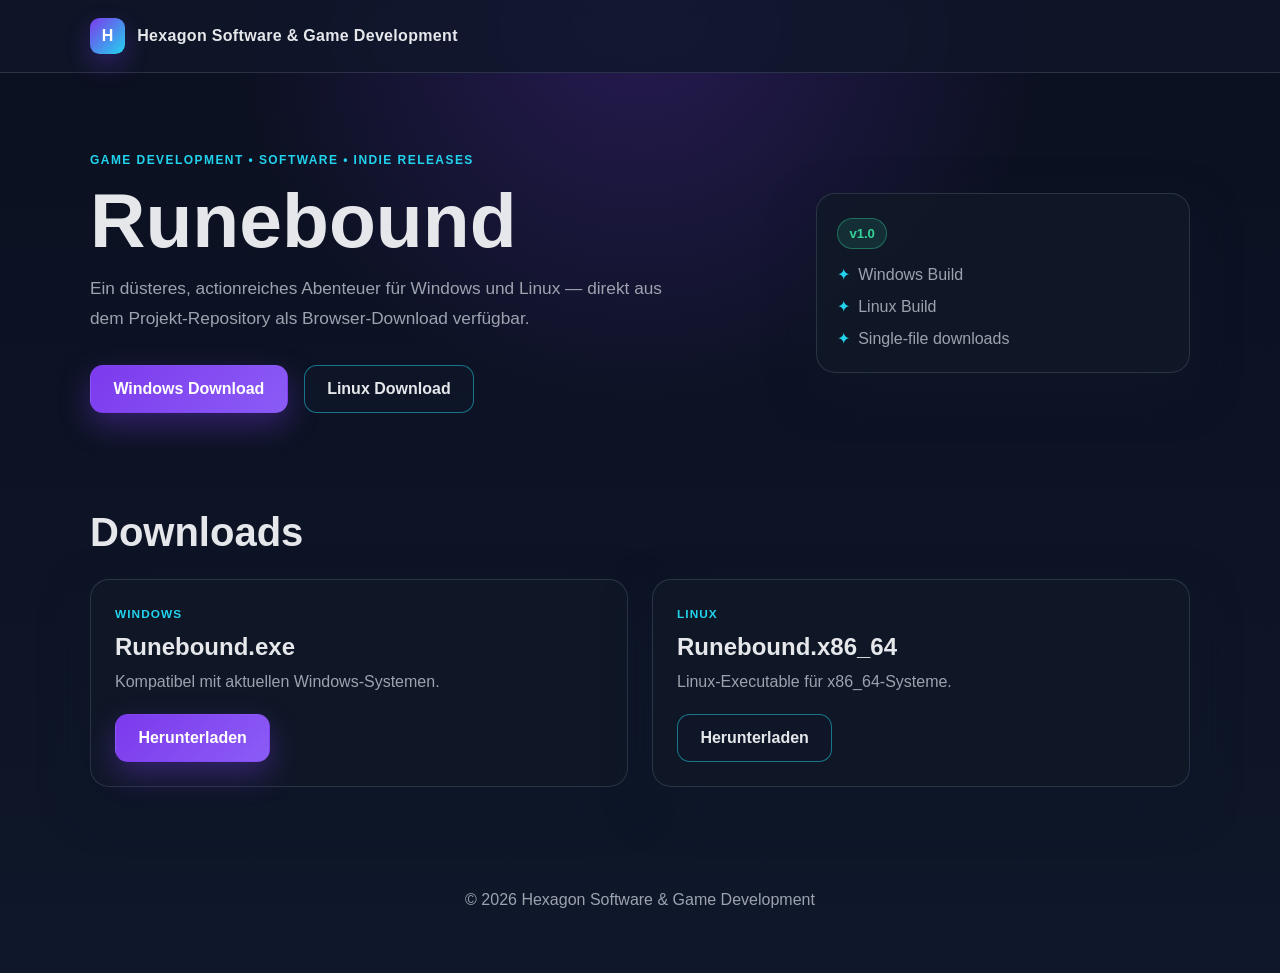
==== index.html @ 9a9d97e9 "Initial GitHub Pages website release" ====
<!DOCTYPE html>
<html lang="de">
  <head>
    <meta charset="UTF-8" />
    <meta name="viewport" content="width=device-width, initial-scale=1.0" />
    <meta
      name="description"
      content="Hexagon Software & Game Development — Runebound downloads for Windows and Linux."
    />
    <title>Hexagon Software & Game Development</title>
    <link rel="stylesheet" href="css/style.css" />
  </head>
  <body>
    <header class="site-header">
      <div class="container nav">
        <div class="brand" aria-label="Hexagon Software & Game Development">
          <span class="brand-mark">H</span>
          <span>Hexagon Software & Game Development</span>
        </div>
      </div>
    </header>

    <main>
      <section class="hero">
        <div class="container hero-inner">
          <div class="hero-copy">
            <p class="eyebrow">Game Development • Software • Indie Releases</p>
            <h1>Runebound</h1>
            <p class="lead">
              Ein düsteres, actionreiches Abenteuer für Windows und Linux — direkt aus dem
              Projekt-Repository als Browser-Download verfügbar.
            </p>
            <div class="cta-row">
              <a class="button primary" href="games/Runebound.exe" download="Runebound.exe">Windows Download</a>
              <a class="button secondary" href="games/Runebound.x86_64" download="Runebound.x86_64">Linux Download</a>
            </div>
          </div>

          <div class="hero-card" aria-label="Game summary">
            <div class="badge">v1.0</div>
            <ul>
              <li>Windows Build</li>
              <li>Linux Build</li>
              <li>Single-file downloads</li>
            </ul>
          </div>
        </div>
      </section>

      <section class="downloads">
        <div class="container">
          <h2>Downloads</h2>
          <div class="download-grid">
            <article class="download-card">
              <span class="platform">Windows</span>
              <h3>Runebound.exe</h3>
              <p>Kompatibel mit aktuellen Windows-Systemen.</p>
              <a class="button primary" href="games/Runebound.exe" download="Runebound.exe">Herunterladen</a>
            </article>

            <article class="download-card">
              <span class="platform">Linux</span>
              <h3>Runebound.x86_64</h3>
              <p>Linux-Executable für x86_64-Systeme.</p>
              <a class="button secondary" href="games/Runebound.x86_64" download="Runebound.x86_64">Herunterladen</a>
            </article>
          </div>
        </div>
      </section>
    </main>

    <footer class="site-footer">
      <div class="container">
        <p>© 2026 Hexagon Software & Game Development</p>
      </div>
    </footer>

    <script src="js/app.js"></script>
  </body>
</html>
---- css/style.css ----
:root {
  --bg: #0b1020;
  --bg-alt: #111827;
  --panel: rgba(17, 24, 39, 0.88);
  --panel-border: rgba(148, 163, 184, 0.2);
  --text: #e5e7eb;
  --muted: #9ca3af;
  --accent: #7c3aed;
  --accent-2: #22d3ee;
  --success: #34d399;
  --shadow: rgba(15, 23, 42, 0.7);
}

* {
  box-sizing: border-box;
}

html {
  scroll-behavior: smooth;
}

body {
  margin: 0;
  font-family: Arial, Helvetica, sans-serif;
  background:
    radial-gradient(circle at top, rgba(124, 58, 237, 0.25), transparent 35%),
    linear-gradient(180deg, var(--bg) 0%, #0f172a 100%);
  color: var(--text);
  min-height: 100vh;
}

img {
  max-width: 100%;
  display: block;
}

.container {
  width: min(1100px, calc(100% - 2rem));
  margin: 0 auto;
}

.site-header {
  background: rgba(15, 23, 42, 0.8);
  border-bottom: 1px solid var(--panel-border);
  backdrop-filter: blur(8px);
  position: sticky;
  top: 0;
  z-index: 10;
}

.nav {
  display: flex;
  align-items: center;
  justify-content: space-between;
  min-height: 72px;
}

.brand {
  display: inline-flex;
  align-items: center;
  gap: 0.75rem;
  font-weight: 700;
  letter-spacing: 0.02em;
}

.brand-mark {
  display: inline-grid;
  place-items: center;
  width: 2.2rem;
  height: 2.2rem;
  border-radius: 0.6rem;
  background: linear-gradient(135deg, var(--accent), var(--accent-2));
  color: white;
  box-shadow: 0 10px 25px rgba(124, 58, 237, 0.3);
}

.hero {
  padding: 5rem 0 3rem;
}

.hero-inner {
  display: grid;
  grid-template-columns: 1.3fr 0.7fr;
  gap: 2rem;
  align-items: center;
}

.eyebrow {
  margin: 0 0 1rem;
  color: var(--accent-2);
  text-transform: uppercase;
  letter-spacing: 0.12em;
  font-size: 0.75rem;
  font-weight: 700;
}

.hero h1 {
  margin: 0 0 1rem;
  font-size: clamp(2.5rem, 6vw, 5rem);
  line-height: 0.98;
}

.lead {
  margin: 0 0 2rem;
  max-width: 60ch;
  color: var(--muted);
  font-size: 1.08rem;
  line-height: 1.7;
}

.cta-row {
  display: flex;
  flex-wrap: wrap;
  gap: 1rem;
}

.button {
  display: inline-flex;
  align-items: center;
  justify-content: center;
  min-height: 48px;
  padding: 0.85rem 1.4rem;
  border-radius: 0.8rem;
  border: 1px solid transparent;
  font-weight: 700;
  text-decoration: none;
  transition: transform 0.2s ease, box-shadow 0.2s ease, border-color 0.2s ease;
}

.button:hover,
.button:focus-visible {
  transform: translateY(-1px);
}

.button.primary {
  background: linear-gradient(135deg, var(--accent), #8b5cf6);
  color: white;
  box-shadow: 0 12px 30px rgba(124, 58, 237, 0.35);
}

.button.secondary {
  background: rgba(15, 23, 42, 0.7);
  border-color: rgba(34, 211, 238, 0.5);
  color: var(--text);
}

.hero-card,
.download-card {
  background: var(--panel);
  border: 1px solid var(--panel-border);
  border-radius: 1.2rem;
  box-shadow: 0 18px 45px var(--shadow);
}

.hero-card {
  padding: 1.5rem 1.25rem;
}

.badge {
  display: inline-block;
  padding: 0.45rem 0.7rem;
  background: rgba(52, 211, 153, 0.12);
  border: 1px solid rgba(52, 211, 153, 0.4);
  color: var(--success);
  border-radius: 999px;
  font-weight: 700;
  font-size: 0.82rem;
  margin-bottom: 1rem;
}

.hero-card ul {
  list-style: none;
  padding: 0;
  margin: 0;
  display: grid;
  gap: 0.8rem;
  color: var(--muted);
}

.hero-card li::before {
  content: "✦";
  color: var(--accent-2);
  margin-right: 0.5rem;
}

.downloads {
  padding: 1rem 0 4rem;
}

.downloads h2 {
  margin-bottom: 1.5rem;
  font-size: clamp(1.75rem, 4vw, 2.5rem);
}

.download-grid {
  display: grid;
  grid-template-columns: repeat(2, minmax(0, 1fr));
  gap: 1.5rem;
}

.download-card {
  padding: 1.5rem;
}

.platform {
  display: inline-block;
  margin-bottom: 0.75rem;
  color: var(--accent-2);
  font-weight: 700;
  text-transform: uppercase;
  letter-spacing: 0.09em;
  font-size: 0.74rem;
}

.download-card h3 {
  margin: 0 0 0.5rem;
  font-size: 1.5rem;
}

.download-card p {
  margin: 0 0 1.2rem;
  color: var(--muted);
  line-height: 1.6;
}

.site-footer {
  padding: 1.5rem 0 3rem;
  color: var(--muted);
  text-align: center;
}

@media (max-width: 700px) {
  .hero-inner,
  .download-grid {
    grid-template-columns: 1fr;
  }

  .hero {
    padding-top: 4rem;
  }

  .button {
    width: 100%;
  }

  .cta-row {
    flex-direction: column;
  }
}
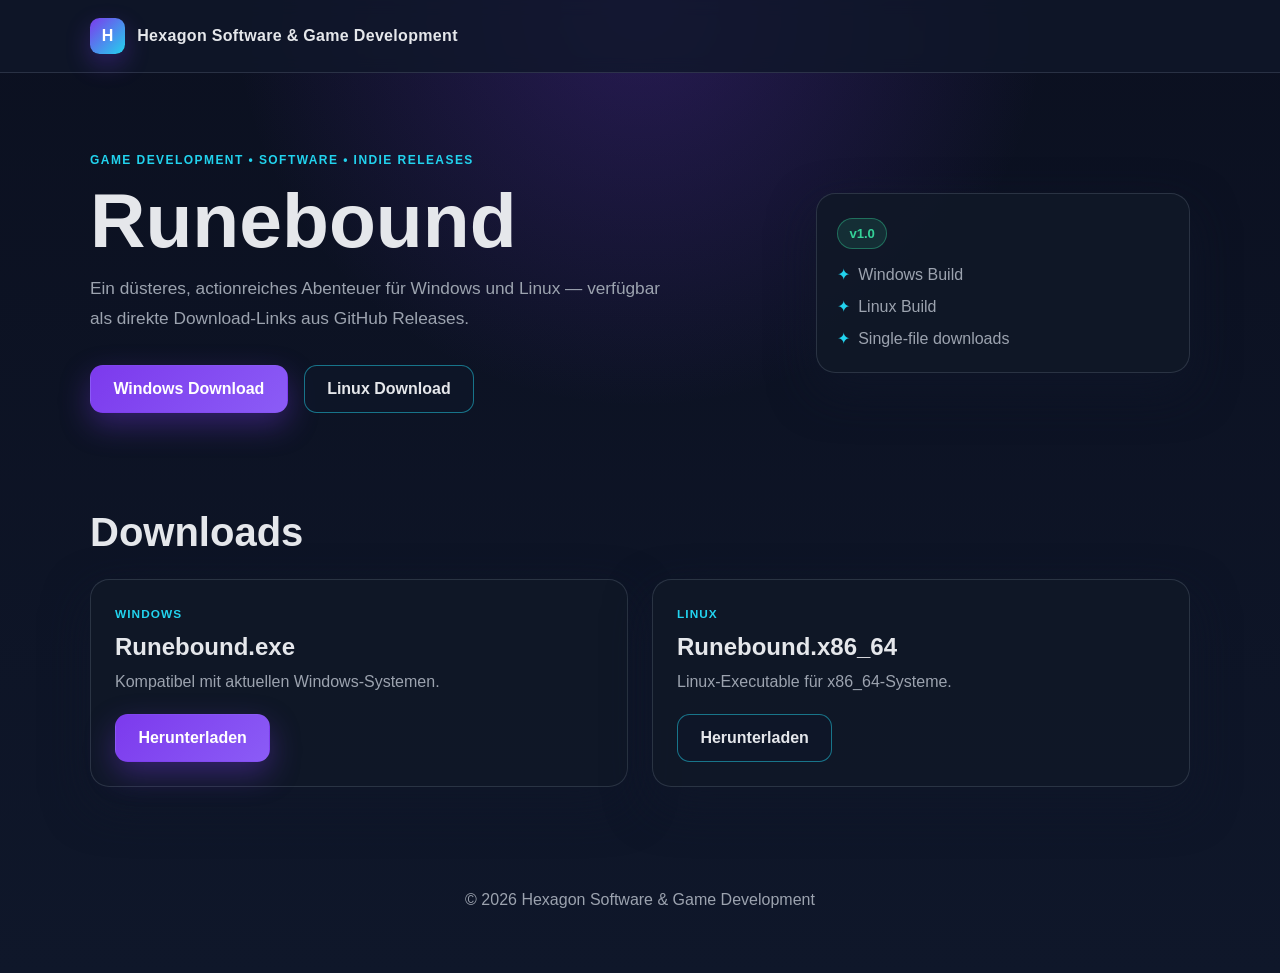
==== commit 71d8592a: "Update download links to GitHub Releases" ====
--- a/index.html
+++ b/index.html
@@ -27,12 +27,12 @@
             <p class="eyebrow">Game Development • Software • Indie Releases</p>
             <h1>Runebound</h1>
             <p class="lead">
-              Ein düsteres, actionreiches Abenteuer für Windows und Linux — direkt aus dem
-              Projekt-Repository als Browser-Download verfügbar.
+              Ein düsteres, actionreiches Abenteuer für Windows und Linux — verfügbar als
+              direkte Download-Links aus GitHub Releases.
             </p>
             <div class="cta-row">
-              <a class="button primary" href="games/Runebound.exe" download="Runebound.exe">Windows Download</a>
-              <a class="button secondary" href="games/Runebound.x86_64" download="Runebound.x86_64">Linux Download</a>
+              <a class="button primary" href="https://github.com/GotUrBack-Public/hexagon-software-game-development/releases/download/v1.0/Runebound.exe" download="Runebound.exe">Windows Download</a>
+              <a class="button secondary" href="https://github.com/GotUrBack-Public/hexagon-software-game-development/releases/download/v1.0/Runebound.x86_64" download="Runebound.x86_64">Linux Download</a>
             </div>
           </div>
 
@@ -55,14 +55,14 @@
               <span class="platform">Windows</span>
               <h3>Runebound.exe</h3>
               <p>Kompatibel mit aktuellen Windows-Systemen.</p>
-              <a class="button primary" href="games/Runebound.exe" download="Runebound.exe">Herunterladen</a>
+              <a class="button primary" href="https://github.com/GotUrBack-Public/hexagon-software-game-development/releases/download/v1.0/Runebound.exe" download="Runebound.exe">Herunterladen</a>
             </article>
 
             <article class="download-card">
               <span class="platform">Linux</span>
               <h3>Runebound.x86_64</h3>
               <p>Linux-Executable für x86_64-Systeme.</p>
-              <a class="button secondary" href="games/Runebound.x86_64" download="Runebound.x86_64">Herunterladen</a>
+              <a class="button secondary" href="https://github.com/GotUrBack-Public/hexagon-software-game-development/releases/download/v1.0/Runebound.x86_64" download="Runebound.x86_64">Herunterladen</a>
             </article>
           </div>
         </div>
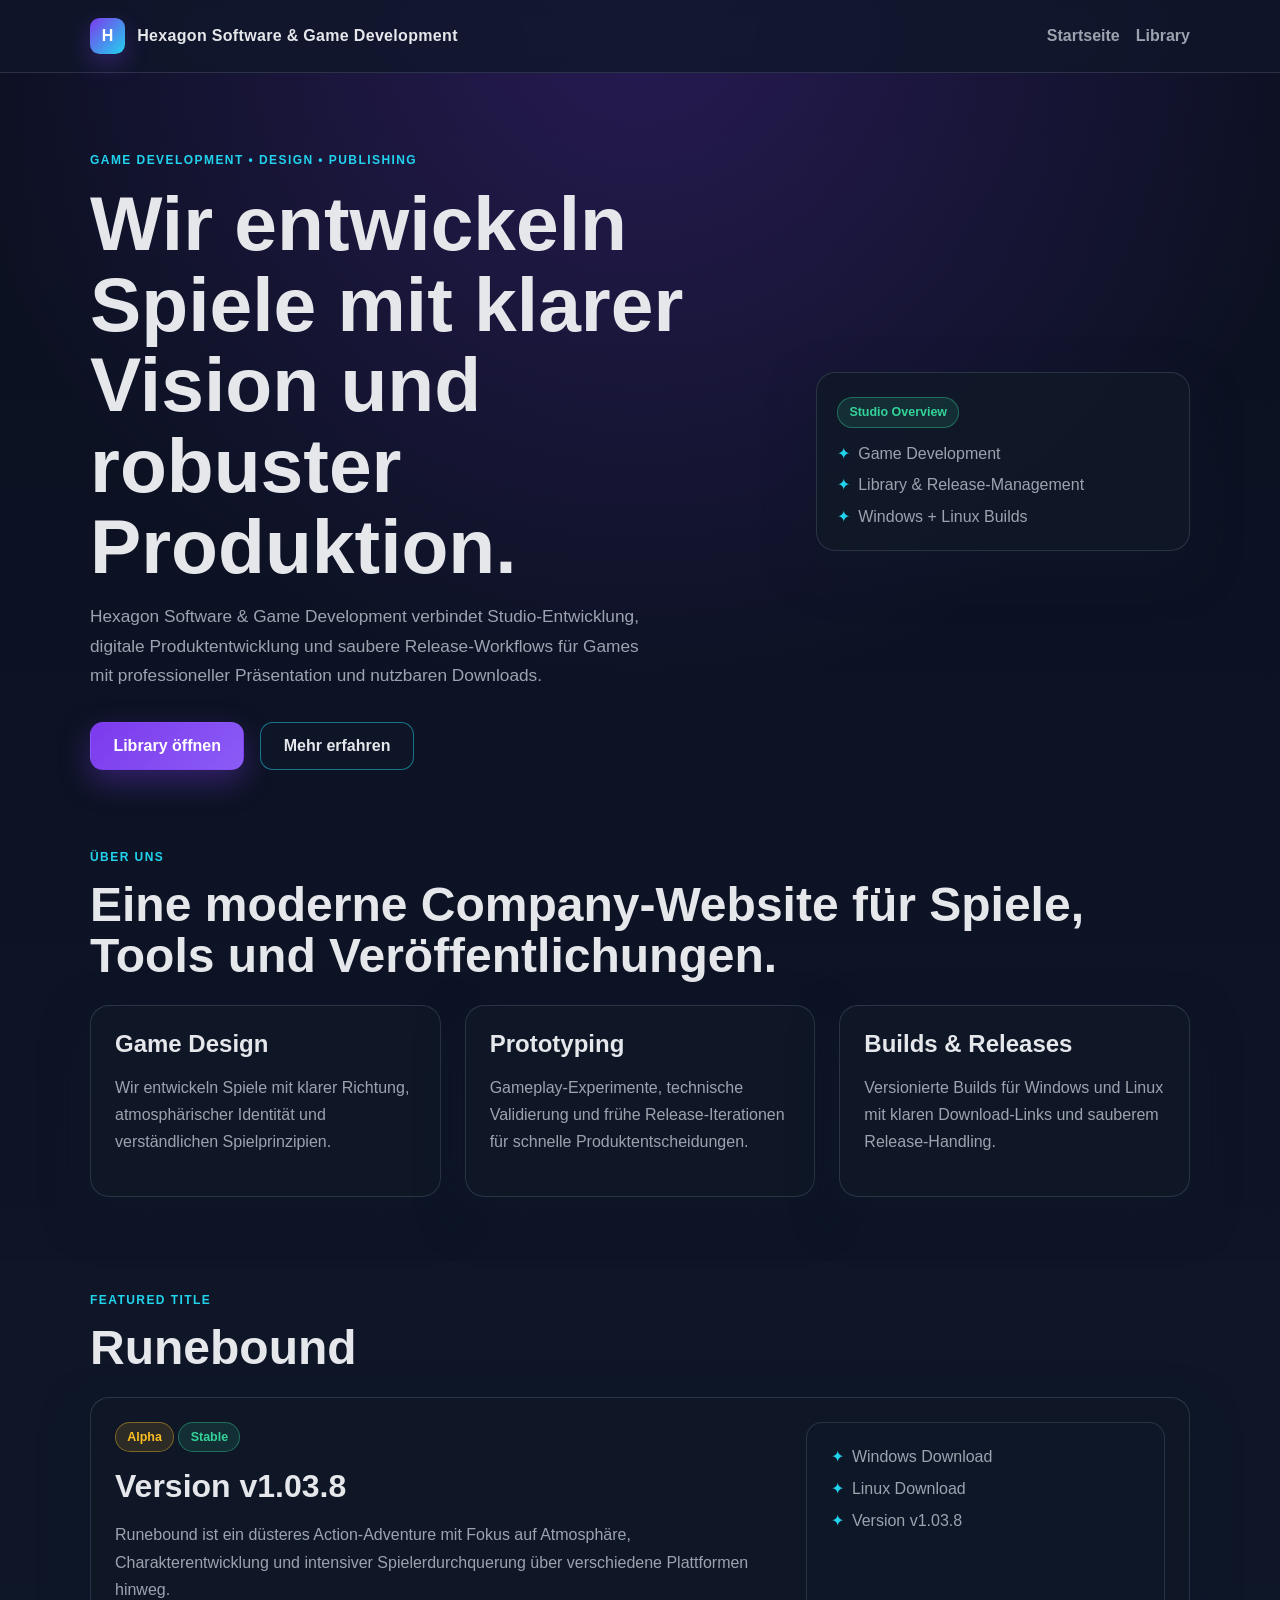
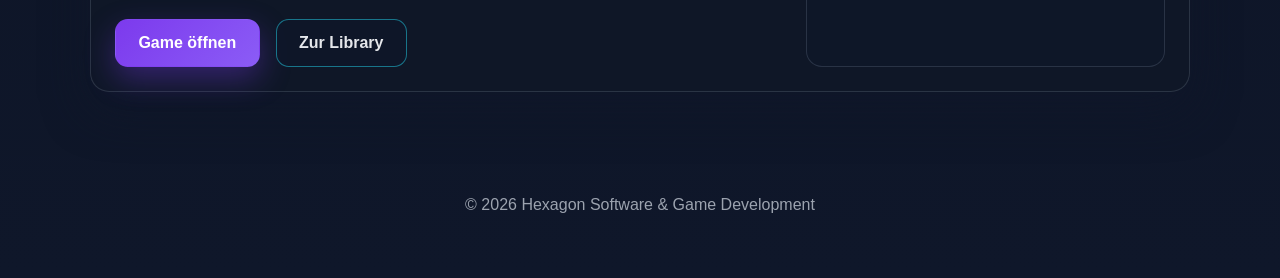
==== commit b4c025e4: "Finalize company website and library pages" ====
--- a/index.html
+++ b/index.html
@@ -5,7 +5,7 @@
     <meta name="viewport" content="width=device-width, initial-scale=1.0" />
     <meta
       name="description"
-      content="Hexagon Software & Game Development — Runebound downloads for Windows and Linux."
+      content="Hexagon Software & Game Development — Firmenwebsite, Library und Download-Links für aktuelle Spielversionen."
     />
     <title>Hexagon Software & Game Development</title>
     <link rel="stylesheet" href="css/style.css" />
@@ -17,6 +17,10 @@
           <span class="brand-mark">H</span>
           <span>Hexagon Software & Game Development</span>
         </div>
+        <nav class="main-nav" aria-label="Hauptnavigation">
+          <a href="index.html">Startseite</a>
+          <a href="library.html">Library</a>
+        </nav>
       </div>
     </header>
 
@@ -24,47 +28,85 @@
       <section class="hero">
         <div class="container hero-inner">
           <div class="hero-copy">
-            <p class="eyebrow">Game Development • Software • Indie Releases</p>
-            <h1>Runebound</h1>
+            <p class="eyebrow">Game Development • Design • Publishing</p>
+            <h1>Wir entwickeln Spiele mit klarer Vision und robuster Produktion.</h1>
             <p class="lead">
-              Ein düsteres, actionreiches Abenteuer für Windows und Linux — verfügbar als
-              direkte Download-Links aus GitHub Releases.
+              Hexagon Software & Game Development verbindet Studio-Entwicklung, digitale Produktentwicklung
+              und saubere Release-Workflows für Games mit professioneller Präsentation und nutzbaren Downloads.
             </p>
             <div class="cta-row">
-              <a class="button primary" href="https://github.com/GotUrBack-Public/hexagon-software-game-development/releases/download/v1.0/Runebound.exe" download="Runebound.exe">Windows Download</a>
-              <a class="button secondary" href="https://github.com/GotUrBack-Public/hexagon-software-game-development/releases/download/v1.0/Runebound.x86_64" download="Runebound.x86_64">Linux Download</a>
+              <a class="button primary" href="library.html">Library öffnen</a>
+              <a class="button secondary" href="#about">Mehr erfahren</a>
             </div>
           </div>
 
-          <div class="hero-card" aria-label="Game summary">
-            <div class="badge">v1.0</div>
+          <div class="hero-card" aria-label="Studio summary">
+            <div class="badge">Studio Overview</div>
             <ul>
-              <li>Windows Build</li>
-              <li>Linux Build</li>
-              <li>Single-file downloads</li>
+              <li>Game Development</li>
+              <li>Library & Release-Management</li>
+              <li>Windows + Linux Builds</li>
             </ul>
           </div>
         </div>
       </section>
 
-      <section class="downloads">
+      <section id="about" class="section-block">
         <div class="container">
-          <h2>Downloads</h2>
-          <div class="download-grid">
-            <article class="download-card">
-              <span class="platform">Windows</span>
-              <h3>Runebound.exe</h3>
-              <p>Kompatibel mit aktuellen Windows-Systemen.</p>
-              <a class="button primary" href="https://github.com/GotUrBack-Public/hexagon-software-game-development/releases/download/v1.0/Runebound.exe" download="Runebound.exe">Herunterladen</a>
+          <div class="section-heading">
+            <p class="eyebrow">Über uns</p>
+            <h2>Eine moderne Company-Website für Spiele, Tools und Veröffentlichungen.</h2>
+          </div>
+
+          <div class="feature-grid">
+            <article class="feature-card">
+              <h3>Game Design</h3>
+              <p>Wir entwickeln Spiele mit klarer Richtung, atmosphärischer Identität und verständlichen Spielprinzipien.</p>
             </article>
-
-            <article class="download-card">
-              <span class="platform">Linux</span>
-              <h3>Runebound.x86_64</h3>
-              <p>Linux-Executable für x86_64-Systeme.</p>
-              <a class="button secondary" href="https://github.com/GotUrBack-Public/hexagon-software-game-development/releases/download/v1.0/Runebound.x86_64" download="Runebound.x86_64">Herunterladen</a>
+            <article class="feature-card">
+              <h3>Prototyping</h3>
+              <p>Gameplay-Experimente, technische Validierung und frühe Release-Iterationen für schnelle Produktentscheidungen.</p>
+            </article>
+            <article class="feature-card">
+              <h3>Builds & Releases</h3>
+              <p>Versionierte Builds für Windows und Linux mit klaren Download-Links und sauberem Release-Handling.</p>
             </article>
           </div>
+        </div>
+      </section>
+
+      <section class="section-block accent-block">
+        <div class="container">
+          <div class="section-heading">
+            <p class="eyebrow">Featured title</p>
+            <h2>Runebound</h2>
+          </div>
+
+          <article class="feature-game">
+            <div class="feature-copy">
+              <div class="badge-row">
+                <span class="badge-pill alpha">Alpha</span>
+                <span class="badge-pill stable">Stable</span>
+              </div>
+              <h3>Version v1.03.8</h3>
+              <p>
+                Runebound ist ein düsteres Action-Adventure mit Fokus auf Atmosphäre, Charakterentwicklung und
+                intensiver Spielerdurchquerung über verschiedene Plattformen hinweg.
+              </p>
+              <div class="feature-actions">
+                <a class="button primary" href="game-runebound.html">Game öffnen</a>
+                <a class="button secondary" href="library.html">Zur Library</a>
+              </div>
+            </div>
+
+            <div class="feature-panel">
+              <ul>
+                <li>Windows Download</li>
+                <li>Linux Download</li>
+                <li>Version v1.03.8</li>
+              </ul>
+            </div>
+          </article>
         </div>
       </section>
     </main>
--- a/css/style.css
+++ b/css/style.css
@@ -7,7 +7,9 @@
   --muted: #9ca3af;
   --accent: #7c3aed;
   --accent-2: #22d3ee;
+  --warning: #fbbf24;
   --success: #34d399;
+  --danger: #f87171;
   --shadow: rgba(15, 23, 42, 0.7);
 }
 
@@ -34,6 +36,10 @@
   display: block;
 }
 
+a {
+  color: inherit;
+}
+
 .container {
   width: min(1100px, calc(100% - 2rem));
   margin: 0 auto;
@@ -53,6 +59,7 @@
   align-items: center;
   justify-content: space-between;
   min-height: 72px;
+  gap: 1rem;
 }
 
 .brand {
@@ -74,6 +81,22 @@
   box-shadow: 0 10px 25px rgba(124, 58, 237, 0.3);
 }
 
+.main-nav {
+  display: flex;
+  gap: 1rem;
+  font-weight: 600;
+}
+
+.main-nav a {
+  color: var(--muted);
+  text-decoration: none;
+}
+
+.main-nav a:hover,
+.main-nav a:focus-visible {
+  color: var(--text);
+}
+
 .hero {
   padding: 5rem 0 3rem;
 }
@@ -94,10 +117,16 @@
   font-weight: 700;
 }
 
+.hero h1,
+.section-heading h2,
+.page-banner h1,
+.game-header h1 {
+  margin: 0 0 1rem;
+  line-height: 1.05;
+}
+
 .hero h1 {
-  margin: 0 0 1rem;
   font-size: clamp(2.5rem, 6vw, 5rem);
-  line-height: 0.98;
 }
 
 .lead {
@@ -108,7 +137,9 @@
   line-height: 1.7;
 }
 
-.cta-row {
+.cta-row,
+.feature-actions,
+.download-actions {
   display: flex;
   flex-wrap: wrap;
   gap: 1rem;
@@ -145,7 +176,12 @@
 }
 
 .hero-card,
-.download-card {
+.feature-card,
+.feature-game,
+.game-card,
+.download-box,
+.page-banner,
+.story-panel {
   background: var(--panel);
   border: 1px solid var(--panel-border);
   border-radius: 1.2rem;
@@ -156,19 +192,38 @@
   padding: 1.5rem 1.25rem;
 }
 
+.badge,
+.badge-pill {
+  display: inline-flex;
+  align-items: center;
+  padding: 0.45rem 0.7rem;
+  border-radius: 999px;
+  font-weight: 700;
+  font-size: 0.78rem;
+}
+
 .badge {
-  display: inline-block;
-  padding: 0.45rem 0.7rem;
   background: rgba(52, 211, 153, 0.12);
   border: 1px solid rgba(52, 211, 153, 0.4);
   color: var(--success);
-  border-radius: 999px;
-  font-weight: 700;
-  font-size: 0.82rem;
   margin-bottom: 1rem;
 }
 
-.hero-card ul {
+.badge-pill.alpha {
+  background: rgba(251, 191, 36, 0.12);
+  border: 1px solid rgba(251, 191, 36, 0.4);
+  color: var(--warning);
+}
+
+.badge-pill.stable {
+  background: rgba(52, 211, 153, 0.12);
+  border: 1px solid rgba(52, 211, 153, 0.4);
+  color: var(--success);
+}
+
+.hero-card ul,
+.feature-panel ul,
+.meta-list {
   list-style: none;
   padding: 0;
   margin: 0;
@@ -177,50 +232,158 @@
   color: var(--muted);
 }
 
-.hero-card li::before {
+.hero-card li::before,
+.feature-panel li::before,
+.meta-list li::before {
   content: "✦";
   color: var(--accent-2);
   margin-right: 0.5rem;
 }
 
-.downloads {
-  padding: 1rem 0 4rem;
-}
-
-.downloads h2 {
+.section-block {
+  padding: 2rem 0 4rem;
+}
+
+.section-heading {
   margin-bottom: 1.5rem;
-  font-size: clamp(1.75rem, 4vw, 2.5rem);
-}
-
+}
+
+.section-heading h2,
+.page-banner h1,
+.game-header h1 {
+  font-size: clamp(2rem, 4vw, 3rem);
+}
+
+.feature-grid,
+.library-grid,
 .download-grid {
   display: grid;
+  grid-template-columns: repeat(3, minmax(0, 1fr));
+  gap: 1.5rem;
+}
+
+.feature-card,
+.game-card {
+  padding: 1.5rem;
+}
+
+.feature-card h3,
+.game-card h3 {
+  margin-top: 0;
+  margin-bottom: 0.75rem;
+  font-size: 1.5rem;
+}
+
+.feature-card p,
+.game-card p,
+.feature-copy p,
+.game-header p,
+.story-panel p {
+  color: var(--muted);
+  line-height: 1.7;
+}
+
+.accent-block {
+  background: rgba(15, 23, 42, 0.4);
+}
+
+.feature-game {
+  display: grid;
+  grid-template-columns: 1.3fr 0.7fr;
+  gap: 1.5rem;
+  padding: 1.5rem;
+}
+
+.feature-copy h3 {
+  margin: 1rem 0 0.75rem;
+  font-size: 2rem;
+}
+
+.feature-panel {
+  padding: 1.5rem;
+  background: rgba(15, 23, 42, 0.65);
+  border-radius: 1rem;
+  border: 1px solid var(--panel-border);
+}
+
+.page-banner {
+  padding: 2rem 1.5rem;
+  margin: 2rem auto 2rem;
+}
+
+.page-banner h1 {
+  margin-bottom: 0;
+}
+
+.library-grid {
   grid-template-columns: repeat(2, minmax(0, 1fr));
-  gap: 1.5rem;
-}
-
-.download-card {
+  padding-bottom: 4rem;
+}
+
+.game-topline,
+.version-line {
+  display: flex;
+  align-items: center;
+  gap: 0.75rem;
+  flex-wrap: wrap;
+}
+
+.game-card .version-line {
+  margin: 0.75rem 0 1rem;
+  color: var(--muted);
+  font-weight: 600;
+}
+
+.game-header {
+  padding: 3rem 0 1.5rem;
+}
+
+.game-header .badge-row {
+  display: flex;
+  gap: 0.75rem;
+  flex-wrap: wrap;
+  margin-bottom: 1rem;
+}
+
+.download-grid {
+  grid-template-columns: repeat(2, minmax(0, 1fr));
+}
+
+.download-box {
   padding: 1.5rem;
 }
 
-.platform {
-  display: inline-block;
-  margin-bottom: 0.75rem;
-  color: var(--accent-2);
+.download-box h2 {
+  margin-top: 0;
+  margin-bottom: 0.5rem;
+}
+
+.download-actions {
+  margin-top: 1.2rem;
+}
+
+.download-button {
+  display: inline-flex;
+  align-items: center;
+  justify-content: center;
+  min-height: 46px;
+  padding: 0.8rem 1.2rem;
+  border-radius: 0.8rem;
+  background: linear-gradient(135deg, var(--accent), #8b5cf6);
+  color: white;
+  text-decoration: none;
   font-weight: 700;
-  text-transform: uppercase;
-  letter-spacing: 0.09em;
-  font-size: 0.74rem;
-}
-
-.download-card h3 {
-  margin: 0 0 0.5rem;
-  font-size: 1.5rem;
-}
-
-.download-card p {
-  margin: 0 0 1.2rem;
-  color: var(--muted);
-  line-height: 1.6;
+}
+
+.secondary-download {
+  background: rgba(15, 23, 42, 0.7);
+  border: 1px solid rgba(34, 211, 238, 0.5);
+  color: var(--text);
+}
+
+.story-panel {
+  padding: 1.5rem;
+  margin-top: 2rem;
 }
 
 .site-footer {
@@ -231,19 +394,26 @@
 
 @media (max-width: 700px) {
   .hero-inner,
-  .download-grid {
+  .feature-game,
+  .library-grid,
+  .download-grid,
+  .feature-grid {
     grid-template-columns: 1fr;
   }
 
-  .hero {
-    padding-top: 4rem;
+  .main-nav {
+    gap: 0.7rem;
+    font-size: 0.94rem;
   }
 
-  .button {
+  .button,
+  .download-button {
     width: 100%;
   }
 
-  .cta-row {
+  .cta-row,
+  .feature-actions,
+  .download-actions {
     flex-direction: column;
   }
 }
